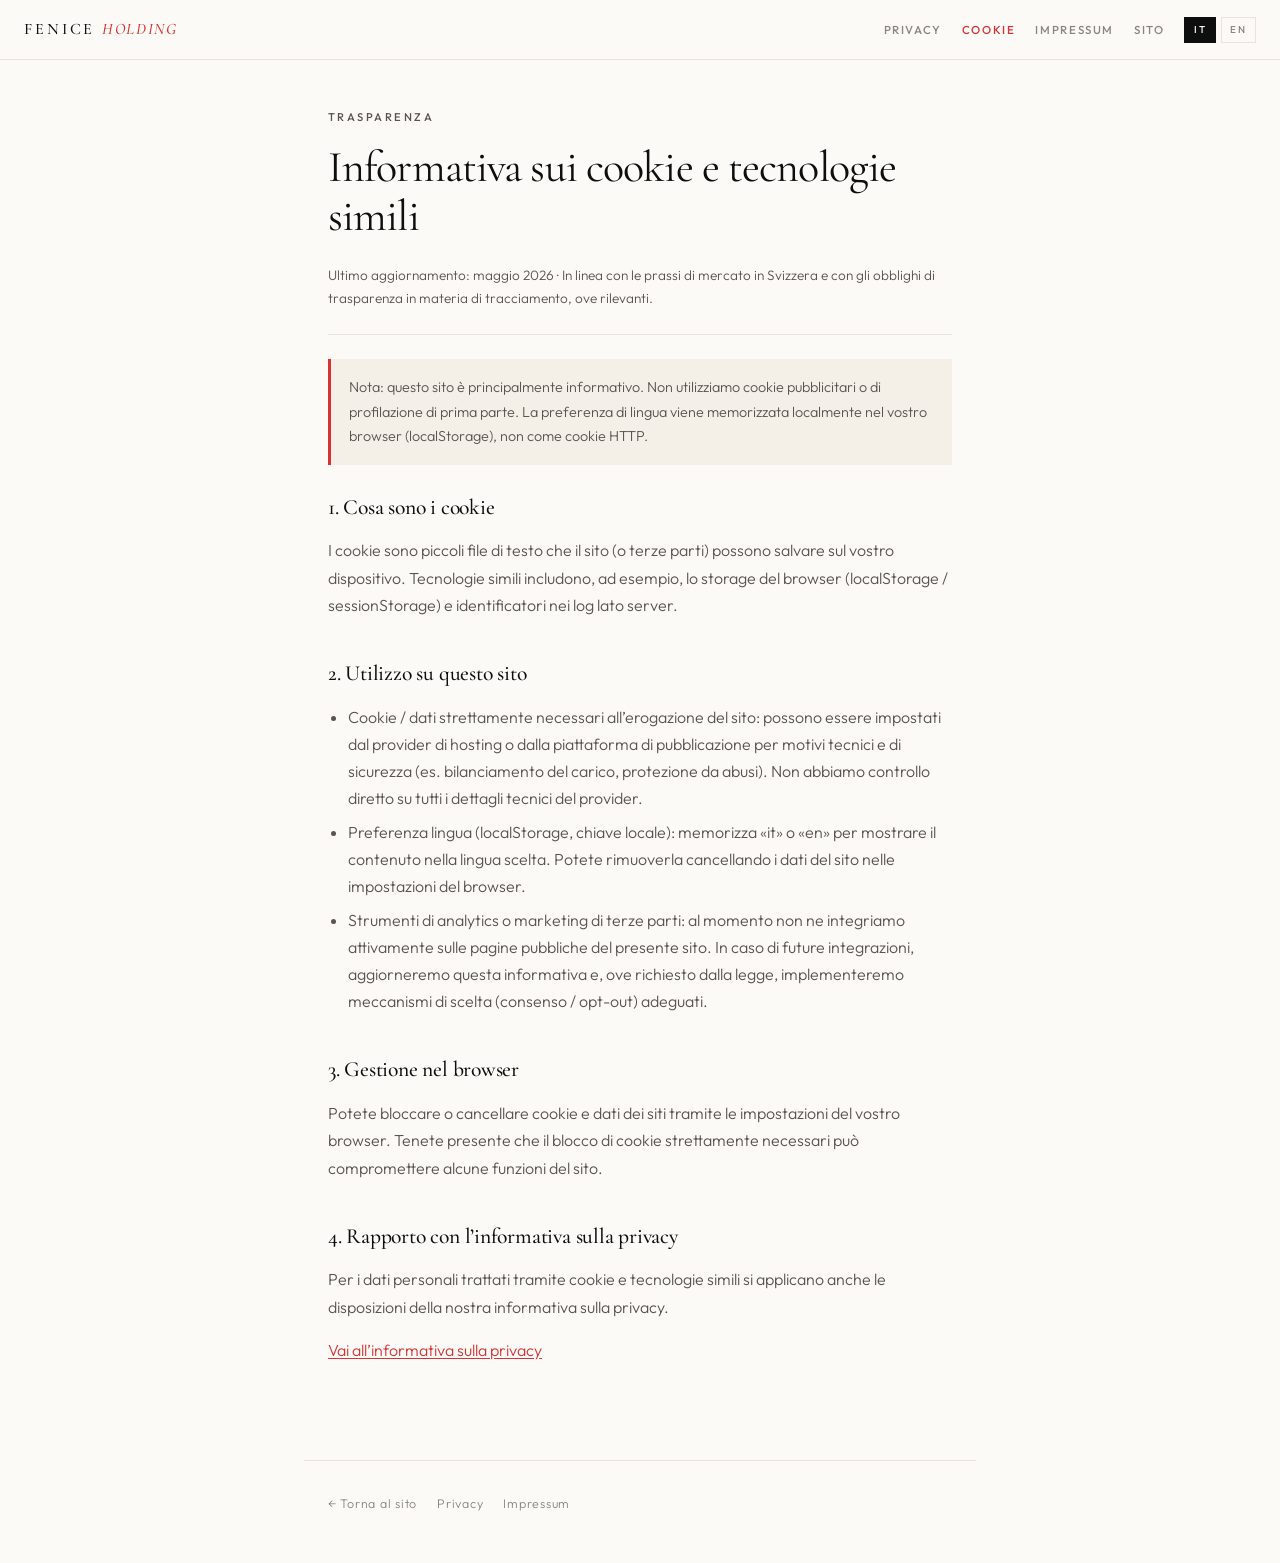
==== cookies.html @ 20b92c2a "Add Swiss-style Privacy, Cookie, and Imprint pages. Ship bilingual legal notices (FADP/LPD framing)," ====
<!DOCTYPE html>
<html lang="it">
<head>
  <meta charset="UTF-8" />
  <meta name="viewport" content="width=device-width, initial-scale=1.0" />
  <title data-it="Informativa sui cookie — Fenice Holding SA" data-en="Cookie notice — Fenice Holding SA">Informativa sui cookie — Fenice Holding SA</title>
  <meta name="robots" content="index,follow" />
  <link rel="preconnect" href="https://fonts.googleapis.com" />
  <link rel="preconnect" href="https://fonts.gstatic.com" crossorigin />
  <link href="https://fonts.googleapis.com/css2?family=Cormorant+Garamond:ital,wght@0,400;0,500;0,600;1,400&family=Outfit:wght@300;400;500&display=swap" rel="stylesheet" />
  <link rel="stylesheet" href="legal.css" />
</head>
<body>
  <header class="legal-topbar">
    <a class="brand" href="option-1-editorial.html" data-it-html="Fenice &lt;em&gt;Holding&lt;/em&gt;" data-en-html="Fenice &lt;em&gt;Holding&lt;/em&gt;">Fenice <em>Holding</em></a>
    <div class="legal-topbar__nav">
      <a href="privacy.html" data-it="Privacy" data-en="Privacy">Privacy</a>
      <a href="cookies.html" aria-current="page" data-it="Cookie" data-en="Cookies">Cookie</a>
      <a href="impressum.html" data-it="Impressum" data-en="Imprint">Impressum</a>
      <a href="option-1-editorial.html" data-it="Sito" data-en="Site">Sito</a>
      <div class="lang-switch" aria-label="Language">
        <button type="button" class="lang-btn" data-lang="it" aria-pressed="true">IT</button>
        <button type="button" class="lang-btn" data-lang="en" aria-pressed="false">EN</button>
      </div>
    </div>
  </header>

  <main class="legal-main">
    <p class="legal-kicker" data-it="Trasparenza" data-en="Transparency">Trasparenza</p>
    <h1 data-it="Informativa sui cookie e tecnologie simili" data-en="Cookie and similar technologies notice">Informativa sui cookie e tecnologie simili</h1>
    <p class="legal-updated" data-it="Ultimo aggiornamento: maggio 2026 · In linea con le prassi di mercato in Svizzera e con gli obblighi di trasparenza in materia di tracciamento, ove rilevanti." data-en="Last updated: May 2026 · In line with common practice in Switzerland and transparency obligations regarding tracking, where relevant.">Ultimo aggiornamento: maggio 2026 · In linea con le prassi di mercato in Svizzera e con gli obblighi di trasparenza in materia di tracciamento, ove rilevanti.</p>

    <div class="legal-note" data-it="Nota: questo sito è principalmente informativo. Non utilizziamo cookie pubblicitari o di profilazione di prima parte. La preferenza di lingua viene memorizzata localmente nel vostro browser (localStorage), non come cookie HTTP." data-en="Note: this site is primarily informational. We do not use first-party advertising or profiling cookies. The language preference is stored locally in your browser (localStorage), not as an HTTP cookie.">Nota: questo sito è principalmente informativo. Non utilizziamo cookie pubblicitari o di profilazione di prima parte. La preferenza di lingua viene memorizzata localmente nel vostro browser (localStorage), non come cookie HTTP.</div>

    <h2 data-it="1. Cosa sono i cookie" data-en="1. What cookies are">1. Cosa sono i cookie</h2>
    <p data-it="I cookie sono piccoli file di testo che il sito (o terze parti) possono salvare sul vostro dispositivo. Tecnologie simili includono, ad esempio, lo storage del browser (localStorage / sessionStorage) e identificatori nei log lato server." data-en="Cookies are small text files that the website (or third parties) may store on your device. Similar technologies include, for example, browser storage (localStorage / sessionStorage) and identifiers in server-side logs.">I cookie sono piccoli file di testo che il sito (o terze parti) possono salvare sul vostro dispositivo. Tecnologie simili includono, ad esempio, lo storage del browser (localStorage / sessionStorage) e identificatori nei log lato server.</p>

    <h2 data-it="2. Utilizzo su questo sito" data-en="2. Use on this website">2. Utilizzo su questo sito</h2>
    <ul>
      <li data-it="Cookie / dati strettamente necessari all’erogazione del sito: possono essere impostati dal provider di hosting o dalla piattaforma di pubblicazione per motivi tecnici e di sicurezza (es. bilanciamento del carico, protezione da abusi). Non abbiamo controllo diretto su tutti i dettagli tecnici del provider." data-en="Cookies / data strictly necessary to deliver the site: may be set by the hosting provider or publishing platform for technical and security reasons (e.g. load balancing, abuse protection). We do not have direct control over all technical details of the provider.">Cookie / dati strettamente necessari all’erogazione del sito: possono essere impostati dal provider di hosting o dalla piattaforma di pubblicazione per motivi tecnici e di sicurezza (es. bilanciamento del carico, protezione da abusi). Non abbiamo controllo diretto su tutti i dettagli tecnici del provider.</li>
      <li data-it="Preferenza lingua (localStorage, chiave locale): memorizza «it» o «en» per mostrare il contenuto nella lingua scelta. Potete rimuoverla cancellando i dati del sito nelle impostazioni del browser." data-en="Language preference (localStorage, local key): stores “it” or “en” to display content in your chosen language. You can remove it by clearing site data in your browser settings.">Preferenza lingua (localStorage, chiave locale): memorizza «it» o «en» per mostrare il contenuto nella lingua scelta. Potete rimuoverla cancellando i dati del sito nelle impostazioni del browser.</li>
      <li data-it="Strumenti di analytics o marketing di terze parti: al momento non ne integriamo attivamente sulle pagine pubbliche del presente sito. In caso di future integrazioni, aggiorneremo questa informativa e, ove richiesto dalla legge, implementeremo meccanismi di scelta (consenso / opt-out) adeguati." data-en="Third-party analytics or marketing tools: we do not actively integrate them on the public pages of this site at present. If we add integrations in future, we will update this notice and, where required by law, implement appropriate choice mechanisms (consent / opt-out).">Strumenti di analytics o marketing di terze parti: al momento non ne integriamo attivamente sulle pagine pubbliche del presente sito. In caso di future integrazioni, aggiorneremo questa informativa e, ove richiesto dalla legge, implementeremo meccanismi di scelta (consenso / opt-out) adeguati.</li>
    </ul>

    <h2 data-it="3. Gestione nel browser" data-en="3. Browser controls">3. Gestione nel browser</h2>
    <p data-it="Potete bloccare o cancellare cookie e dati dei siti tramite le impostazioni del vostro browser. Tenete presente che il blocco di cookie strettamente necessari può compromettere alcune funzioni del sito." data-en="You can block or delete cookies and site data via your browser settings. Please note that blocking strictly necessary cookies may impair some site functions.">Potete bloccare o cancellare cookie e dati dei siti tramite le impostazioni del vostro browser. Tenete presente che il blocco di cookie strettamente necessari può compromettere alcune funzioni del sito.</p>

    <h2 data-it="4. Rapporto con l’informativa sulla privacy" data-en="4. Relationship to the privacy notice">4. Rapporto con l’informativa sulla privacy</h2>
    <p data-it="Per i dati personali trattati tramite cookie e tecnologie simili si applicano anche le disposizioni della nostra informativa sulla privacy." data-en="Our privacy notice also applies to personal data processed via cookies and similar technologies.">Per i dati personali trattati tramite cookie e tecnologie simili si applicano anche le disposizioni della nostra informativa sulla privacy.</p>
    <p><a href="privacy.html" data-it="Vai all’informativa sulla privacy" data-en="Go to the privacy notice">Vai all’informativa sulla privacy</a></p>
  </main>

  <footer class="legal-footer">
    <a href="option-1-editorial.html" data-it="← Torna al sito" data-en="← Back to site">← Torna al sito</a>
    <a href="privacy.html" data-it="Privacy" data-en="Privacy">Privacy</a>
    <a href="impressum.html" data-it="Impressum" data-en="Imprint">Impressum</a>
  </footer>

  <script src="site.js" defer></script>
</body>
</html>
---- legal.css ----
:root {
  --paper: #fbfaf7;
  --paper-warm: #f4f0e8;
  --ink: #0e0e0e;
  --ink-soft: #5a5450;
  --ink-mute: #8a8580;
  --red: #da3233;
  --rule: #e8e3dc;
}

* { margin: 0; padding: 0; box-sizing: border-box; }

html { scroll-behavior: smooth; }

body {
  font-family: 'Outfit', sans-serif;
  background: var(--paper);
  color: var(--ink);
  font-weight: 300;
  line-height: 1.7;
  font-size: 1rem;
  -webkit-font-smoothing: antialiased;
}

.legal-topbar {
  position: sticky;
  top: 0;
  z-index: 50;
  display: flex;
  align-items: center;
  justify-content: space-between;
  flex-wrap: wrap;
  gap: 1rem;
  padding: 1rem 1.5rem;
  background: rgba(251, 250, 247, 0.94);
  backdrop-filter: blur(12px);
  border-bottom: 1px solid var(--rule);
}

.legal-topbar a.brand {
  text-decoration: none;
  color: var(--ink);
  font-family: 'Cormorant Garamond', serif;
  font-size: 1rem;
  font-weight: 500;
  letter-spacing: 0.18em;
  text-transform: uppercase;
}

.legal-topbar a.brand em {
  font-style: italic;
  color: var(--red);
  letter-spacing: 0.1em;
}

.legal-topbar__nav {
  display: flex;
  align-items: center;
  gap: 1.25rem;
  flex-wrap: wrap;
}

.legal-topbar__nav a {
  font-size: 0.72rem;
  letter-spacing: 0.14em;
  text-transform: uppercase;
  font-weight: 500;
  color: var(--ink-mute);
  text-decoration: none;
  transition: color 0.2s ease;
}

.legal-topbar__nav a:hover,
.legal-topbar__nav a[aria-current="page"] {
  color: var(--red);
}

.lang-switch { display: inline-flex; gap: 0.3rem; }

.lang-btn {
  border: 1px solid var(--rule);
  background: transparent;
  color: var(--ink-mute);
  font-family: 'Outfit', sans-serif;
  font-size: 0.62rem;
  letter-spacing: 0.14em;
  text-transform: uppercase;
  padding: 0.35rem 0.55rem;
  cursor: pointer;
  font-weight: 500;
}

.lang-btn[aria-pressed="true"] {
  background: var(--ink);
  color: var(--paper);
  border-color: var(--ink);
}

.legal-main {
  max-width: 42rem;
  margin: 0 auto;
  padding: 3rem 1.5rem 5rem;
}

.legal-kicker {
  font-size: 0.7rem;
  letter-spacing: 0.22em;
  text-transform: uppercase;
  color: var(--red);
  font-weight: 500;
  margin-bottom: 0.75rem;
}

.legal-main h1 {
  font-family: 'Cormorant Garamond', serif;
  font-size: clamp(2rem, 5vw, 2.75rem);
  font-weight: 400;
  letter-spacing: -0.02em;
  line-height: 1.1;
  margin-bottom: 1.5rem;
}

.legal-updated {
  font-size: 0.85rem;
  color: var(--ink-mute);
  margin-bottom: 2.5rem;
  padding-bottom: 1.5rem;
  border-bottom: 1px solid var(--rule);
}

.legal-main h2 {
  font-family: 'Cormorant Garamond', serif;
  font-size: 1.35rem;
  font-weight: 500;
  margin: 2.25rem 0 0.75rem;
  letter-spacing: -0.01em;
}

.legal-main h2:first-of-type {
  margin-top: 0;
}

.legal-main p {
  margin-bottom: 1rem;
  color: var(--ink-soft);
}

.legal-main ul {
  margin: 0.5rem 0 1.25rem 1.25rem;
  color: var(--ink-soft);
}

.legal-main li {
  margin-bottom: 0.4rem;
}

.legal-main a {
  color: var(--red);
  text-decoration: underline;
  text-underline-offset: 0.15em;
}

.legal-main a:hover {
  color: var(--ink);
}

.legal-note {
  font-size: 0.9rem;
  padding: 1rem 1.1rem;
  background: var(--paper-warm);
  border-left: 3px solid var(--red);
  margin: 1.5rem 0;
  color: var(--ink-soft);
}

.legal-footer {
  max-width: 42rem;
  margin: 0 auto;
  padding: 2rem 1.5rem 3rem;
  border-top: 1px solid var(--rule);
  font-size: 0.78rem;
  letter-spacing: 0.06em;
  color: var(--ink-mute);
  display: flex;
  flex-wrap: wrap;
  gap: 0.75rem 1.25rem;
  align-items: center;
}

.legal-footer a {
  color: var(--ink-mute);
  text-decoration: none;
  border-bottom: 1px solid transparent;
  transition: color 0.2s ease, border-color 0.2s ease;
}

.legal-footer a:hover {
  color: var(--red);
  border-bottom-color: rgba(218, 50, 51, 0.35);
}
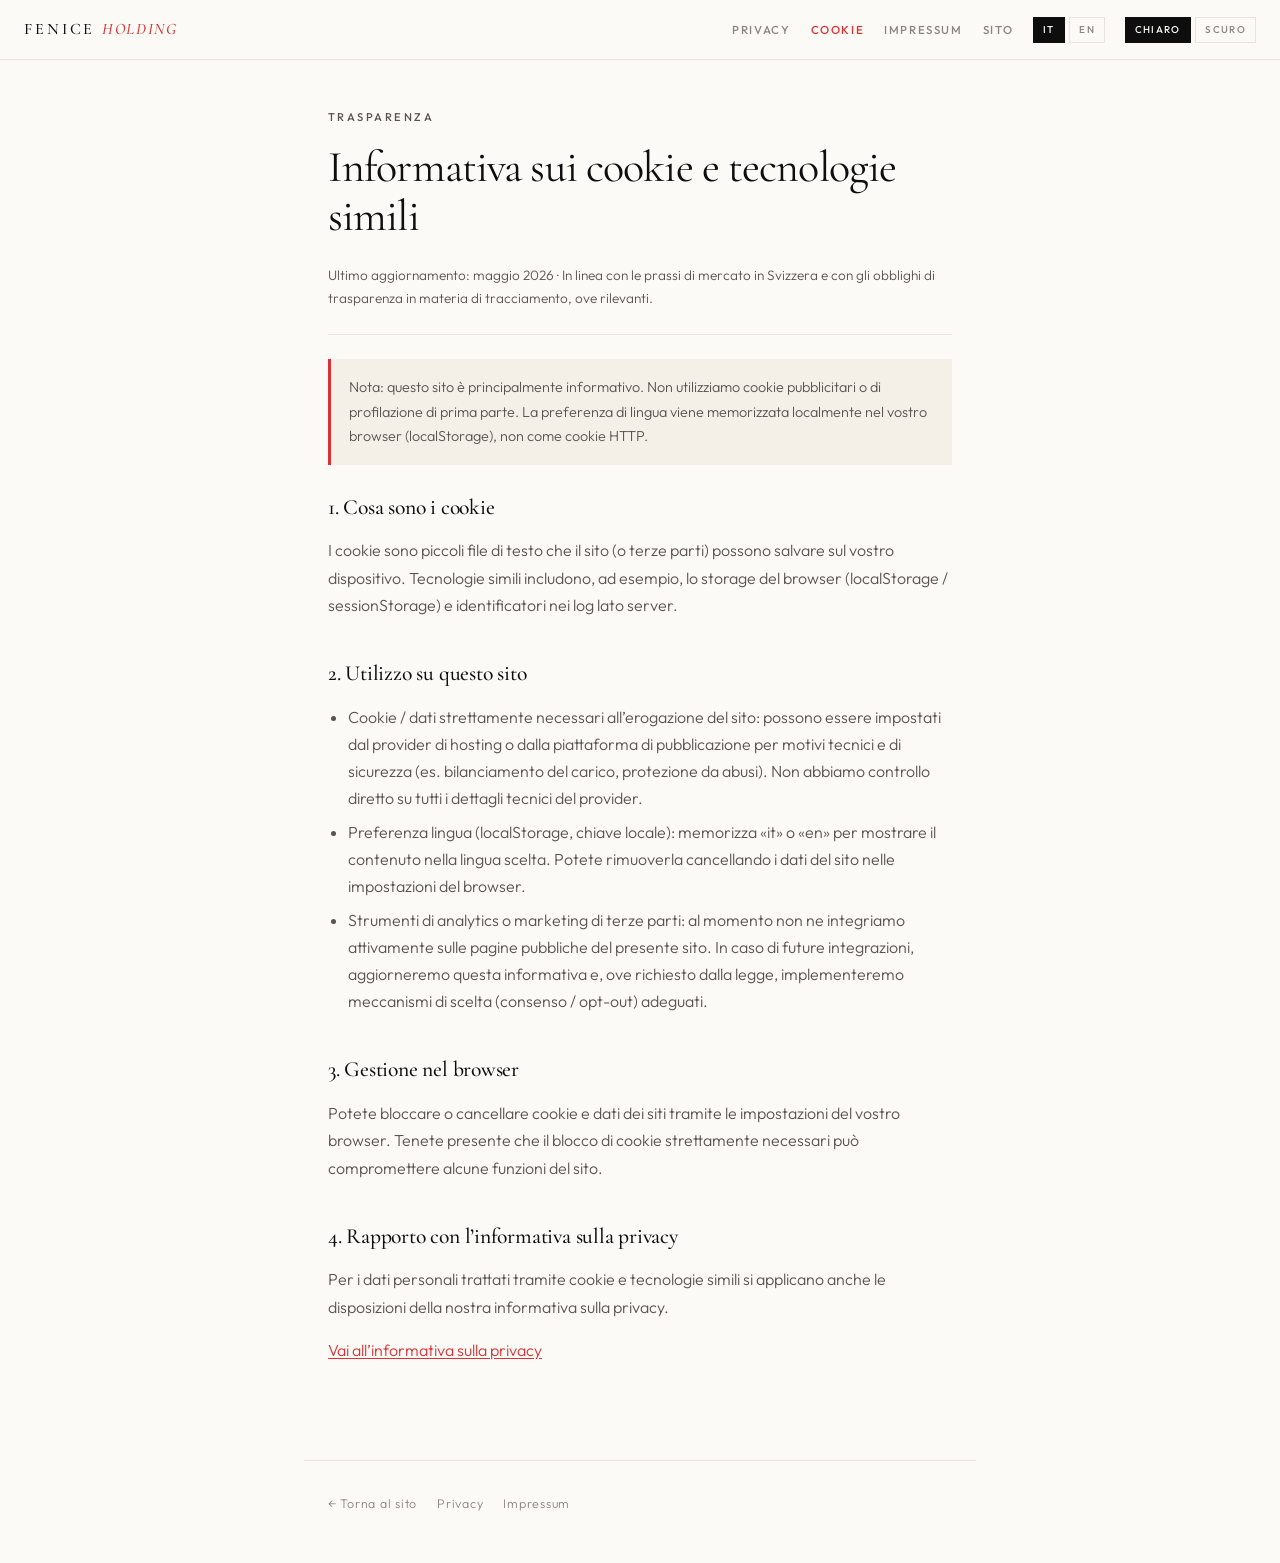
==== commit 2dee099e: "Add selectable dark mode (localStorage + theme.css). Chiaro/Scuro toggle next to language on editori" ====
--- a/cookies.html
+++ b/cookies.html
@@ -2,6 +2,15 @@
 <html lang="it">
 <head>
   <meta charset="UTF-8" />
+  <script>
+  (function () {
+    try {
+      if (localStorage.getItem("fenice-theme") === "dark") {
+        document.documentElement.setAttribute("data-theme", "dark");
+      }
+    } catch (e) {}
+  })();
+  </script>
   <meta name="viewport" content="width=device-width, initial-scale=1.0" />
   <title data-it="Informativa sui cookie — Fenice Holding SA" data-en="Cookie notice — Fenice Holding SA">Informativa sui cookie — Fenice Holding SA</title>
   <meta name="robots" content="index,follow" />
@@ -21,6 +30,10 @@
       <div class="lang-switch" aria-label="Language">
         <button type="button" class="lang-btn" data-lang="it" aria-pressed="true">IT</button>
         <button type="button" class="lang-btn" data-lang="en" aria-pressed="false">EN</button>
+      </div>
+      <div class="theme-switch" role="group" aria-label="Tema">
+        <button type="button" class="lang-btn" data-theme="light" data-it="Chiaro" data-en="Light" aria-pressed="true">Chiaro</button>
+        <button type="button" class="lang-btn" data-theme="dark" data-it="Scuro" data-en="Dark" aria-pressed="false">Scuro</button>
       </div>
     </div>
   </header>
--- a/legal.css
+++ b/legal.css
@@ -1,3 +1,5 @@
+@import "theme.css";
+
 :root {
   --paper: #fbfaf7;
   --paper-warm: #f4f0e8;
@@ -6,6 +8,7 @@
   --ink-mute: #8a8580;
   --red: #da3233;
   --rule: #e8e3dc;
+  --topbar-bg: rgba(251, 250, 247, 0.94);
 }
 
 * { margin: 0; padding: 0; box-sizing: border-box; }
@@ -32,7 +35,7 @@
   flex-wrap: wrap;
   gap: 1rem;
   padding: 1rem 1.5rem;
-  background: rgba(251, 250, 247, 0.94);
+  background: var(--topbar-bg);
   backdrop-filter: blur(12px);
   border-bottom: 1px solid var(--rule);
 }
@@ -75,7 +78,8 @@
   color: var(--red);
 }
 
-.lang-switch { display: inline-flex; gap: 0.3rem; }
+.lang-switch,
+.theme-switch { display: inline-flex; gap: 0.3rem; }
 
 .lang-btn {
   border: 1px solid var(--rule);
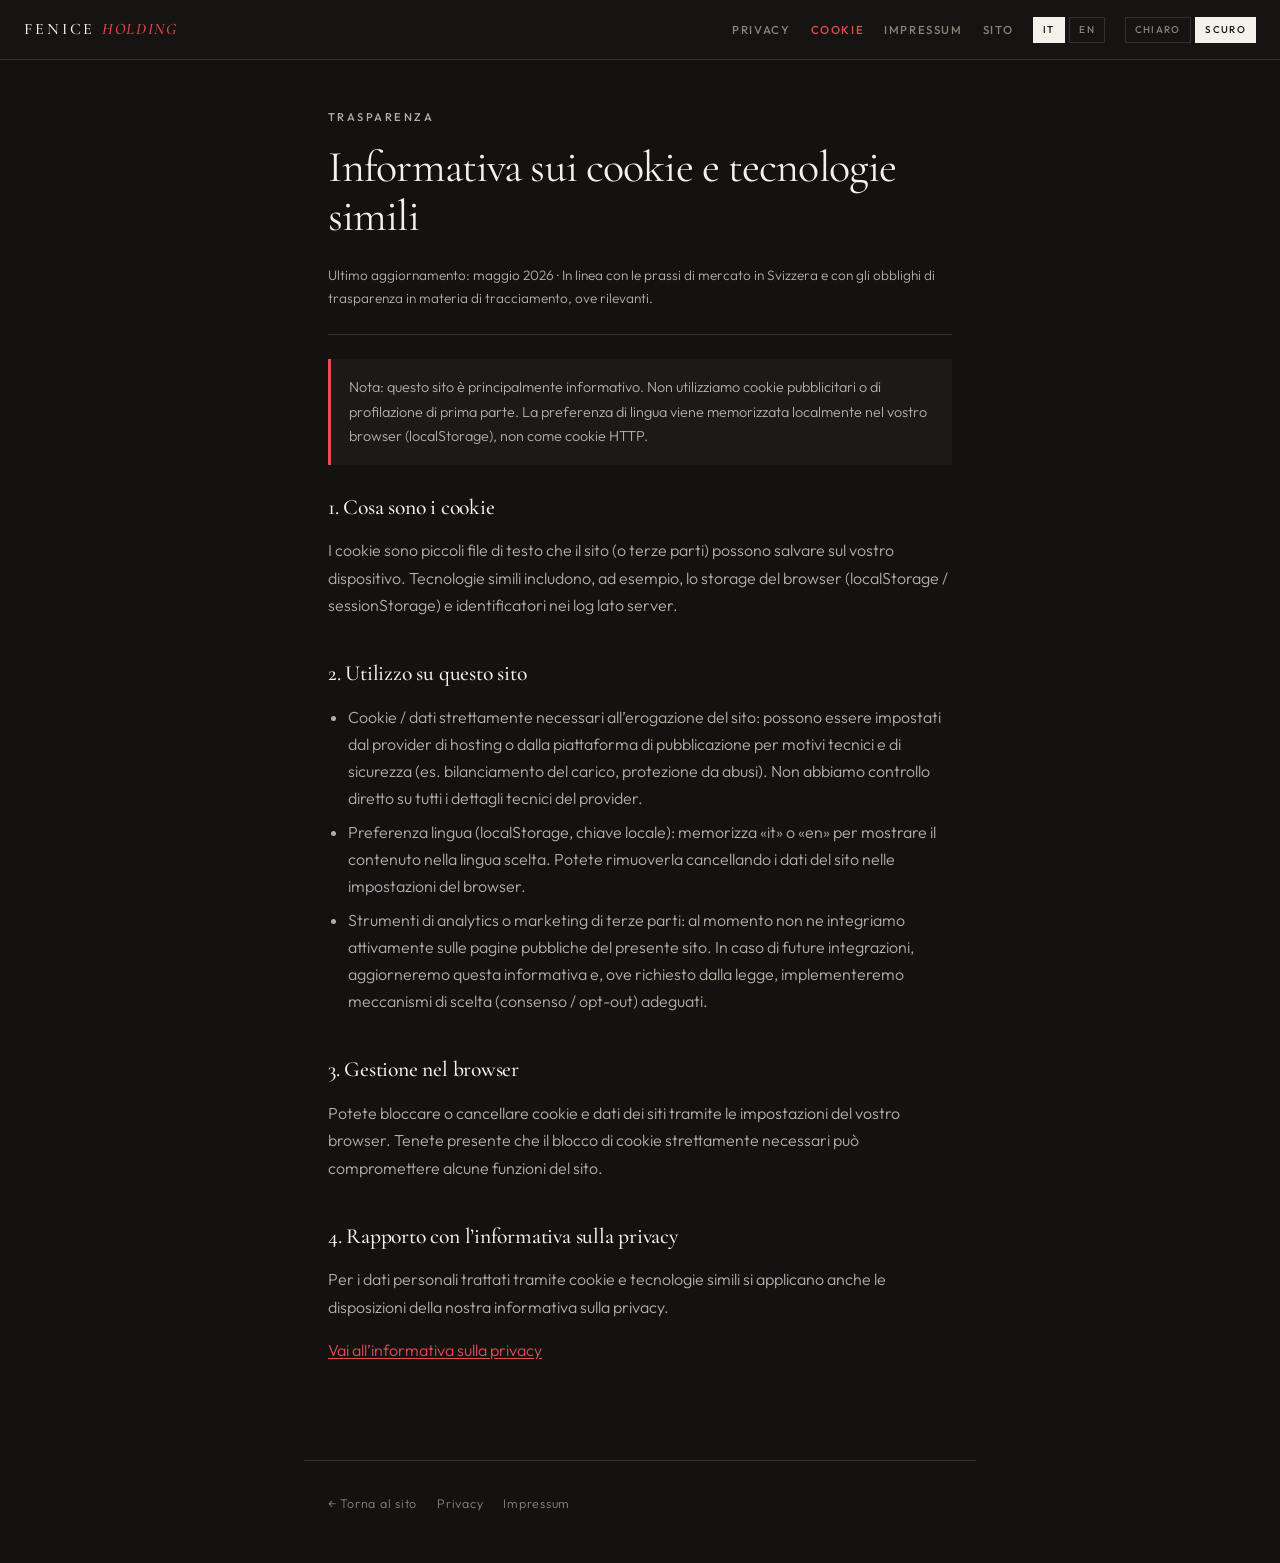
==== commit 5f45ac7e: "fix: declutter legal page topbar on mobile, default dark on legal pages Co-authored-by: Cursor <curs" ====
--- a/cookies.html
+++ b/cookies.html
@@ -5,10 +5,12 @@
   <script>
   (function () {
     try {
-      if (localStorage.getItem("fenice-theme") === "dark") {
+      if (localStorage.getItem("fenice-theme") !== "light") {
         document.documentElement.setAttribute("data-theme", "dark");
       }
-    } catch (e) {}
+    } catch (e) {
+      document.documentElement.setAttribute("data-theme", "dark");
+    }
   })();
   </script>
   <meta name="viewport" content="width=device-width, initial-scale=1.0" />
--- a/legal.css
+++ b/legal.css
@@ -202,3 +202,18 @@
   color: var(--red);
   border-bottom-color: rgba(218, 50, 51, 0.35);
 }
+
+@media (max-width: 640px) {
+  .legal-topbar {
+    gap: 0.5rem 1rem;
+    padding: 0.85rem 1.25rem;
+  }
+  .legal-topbar__nav {
+    width: 100%;
+    gap: 0.5rem 1.1rem;
+  }
+  .legal-topbar .lang-switch,
+  .legal-topbar .theme-switch {
+    display: none;
+  }
+}
